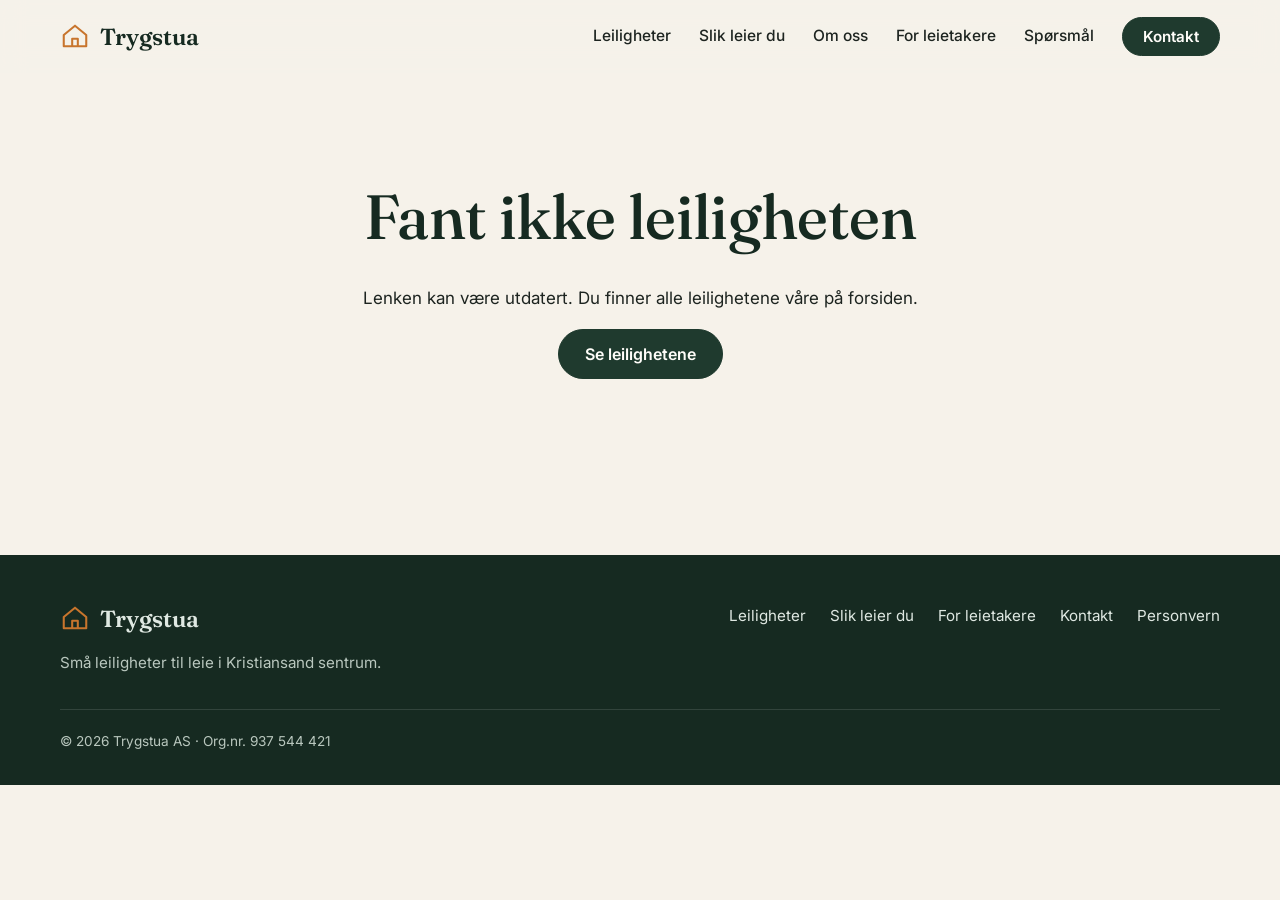
==== leilighet.html @ 63338cfd "Første versjon av nettsiden for Trygstua AS Statisk nettside med forside, leilighetssider med bildeg" ====
<!doctype html>
<html lang="nb">
<head>
  <meta charset="utf-8">
  <meta name="viewport" content="width=device-width, initial-scale=1">
  <title>Leilighet | Trygstua AS</title>
  <meta name="description" content="Leilighet til leie i Kristiansand sentrum fra Trygstua AS.">
  <link rel="icon" href="favicon.svg" type="image/svg+xml">
  <link rel="preconnect" href="https://fonts.googleapis.com">
  <link rel="preconnect" href="https://fonts.gstatic.com" crossorigin>
  <link href="https://fonts.googleapis.com/css2?family=Fraunces:opsz,wght@9..144,400;9..144,500;9..144,600&family=Inter:wght@400;500;600&display=swap" rel="stylesheet">
  <link rel="stylesheet" href="css/style.css">
</head>
<body>
  <a class="hopp" href="#innhold">Hopp til innhold</a>

  <header class="topp">
    <div class="ramme topp__rad">
      <a class="logo" href="index.html" aria-label="Trygstua, til forsiden">
        <svg viewBox="0 0 32 32" aria-hidden="true"><path d="M4 15 16 5l12 10v12H4z" fill="none" stroke="currentColor" stroke-width="2.2" stroke-linejoin="round"/><path d="M13 27v-8h6v8" fill="none" stroke="currentColor" stroke-width="2.2" stroke-linejoin="round"/></svg>
        <span>Trygstua</span>
      </a>
      <button class="meny-knapp" aria-expanded="false" aria-controls="meny" aria-label="Meny"><span></span><span></span><span></span></button>
      <nav class="meny" id="meny" aria-label="Hovedmeny">
        <a href="index.html#leiligheter">Leiligheter</a>
        <a href="index.html#slik">Slik leier du</a>
        <a href="index.html#om">Om oss</a>
        <a href="index.html#leietakere">For leietakere</a>
        <a href="index.html#sporsmal">Spørsmål</a>
        <a class="knapp knapp--liten" href="index.html#kontakt">Kontakt</a>
      </nav>
    </div>
  </header>

  <main id="innhold" class="underside">
    <div class="ramme" id="leilighet"></div>
  </main>

  <footer class="bunn">
    <div class="ramme bunn__rad">
      <div>
        <a class="logo logo--lys" href="index.html"><svg viewBox="0 0 32 32" aria-hidden="true"><path d="M4 15 16 5l12 10v12H4z" fill="none" stroke="currentColor" stroke-width="2.2" stroke-linejoin="round"/><path d="M13 27v-8h6v8" fill="none" stroke="currentColor" stroke-width="2.2" stroke-linejoin="round"/></svg><span>Trygstua</span></a>
        <p>Små leiligheter til leie i Kristiansand sentrum.</p>
      </div>
      <nav aria-label="Bunnmeny">
        <a href="index.html#leiligheter">Leiligheter</a>
        <a href="index.html#slik">Slik leier du</a>
        <a href="index.html#leietakere">For leietakere</a>
        <a href="index.html#kontakt">Kontakt</a>
        <a href="personvern.html">Personvern</a>
      </nav>
      <p class="bunn__juss">© <span data-aar></span> Trygstua AS · Org.nr. <span data-orgnr></span></p>
    </div>
  </footer>

  <script src="js/data.js"></script>
  <script src="js/main.js"></script>
</body>
</html>
---- css/style.css ----
/* ---------- Grunnlag ---------- */

:root {
  --gronn: #1f3a2e;
  --gronn-mork: #162a21;
  --gronn-lys: #e7efe9;
  --sand: #f6f2ea;
  --sand-mork: #ece5d8;
  --hvit: #fffdf9;
  --tekst: #1d2420;
  --dempet: #5b655f;
  --linje: #ddd5c6;
  --aksent: #c8752d;
  --aksent-lys: #e0a458;
  --radius: 14px;
  --radius-liten: 8px;
  --skygge: 0 1px 2px rgba(22, 42, 33, 0.06), 0 12px 32px rgba(22, 42, 33, 0.08);
  --serif: "Fraunces", "Iowan Old Style", Georgia, serif;
  --sans: "Inter", -apple-system, BlinkMacSystemFont, "Segoe UI", Helvetica, Arial, sans-serif;
  --topp-hoyde: 72px;
}

*,
*::before,
*::after {
  box-sizing: border-box;
}

html {
  scroll-behavior: smooth;
  scroll-padding-top: calc(var(--topp-hoyde) + 16px);
  -webkit-text-size-adjust: 100%;
}

body {
  margin: 0;
  font-family: var(--sans);
  font-size: 1.0625rem;
  line-height: 1.65;
  color: var(--tekst);
  background: var(--sand);
  -webkit-font-smoothing: antialiased;
}

img {
  display: block;
  max-width: 100%;
}

h1,
h2,
h3 {
  font-family: var(--serif);
  font-weight: 500;
  line-height: 1.15;
  letter-spacing: -0.01em;
  margin: 0 0 0.5em;
  color: var(--gronn-mork);
  text-wrap: balance;
}

h1 {
  font-size: clamp(2.3rem, 5.2vw, 3.9rem);
}

h2 {
  font-size: clamp(1.7rem, 3.4vw, 2.5rem);
}

h3 {
  font-size: 1.2rem;
}

p {
  margin: 0 0 1em;
}

a {
  color: var(--gronn);
  text-underline-offset: 3px;
}

a:hover {
  color: var(--aksent);
}

:focus-visible {
  outline: 3px solid var(--aksent-lys);
  outline-offset: 3px;
  border-radius: 4px;
}

ul,
ol {
  margin: 0;
  padding: 0;
  list-style: none;
}

.ramme {
  width: min(1160px, 100% - 40px);
  margin-inline: auto;
}

.ramme--smal {
  width: min(780px, 100% - 40px);
}

.hopp {
  position: absolute;
  left: -9999px;
}

.hopp:focus {
  left: 16px;
  top: 16px;
  z-index: 100;
  background: var(--hvit);
  padding: 10px 16px;
  border-radius: var(--radius-liten);
}

.overtittel {
  font-size: 0.8rem;
  font-weight: 600;
  letter-spacing: 0.12em;
  text-transform: uppercase;
  color: var(--aksent);
  margin-bottom: 0.9em;
}

.ingress {
  font-size: 1.2rem;
  color: var(--dempet);
  max-width: 56ch;
}

.liten {
  font-size: 0.875rem;
  color: var(--dempet);
  margin: 0.9em 0 0;
}

/* ---------- Knapper og lenker ---------- */

.knapp {
  display: inline-flex;
  align-items: center;
  justify-content: center;
  gap: 8px;
  padding: 14px 26px;
  border: 1.5px solid var(--gronn);
  border-radius: 999px;
  background: var(--gronn);
  color: var(--hvit);
  font: 600 1rem var(--sans);
  text-decoration: none;
  cursor: pointer;
  transition: background 0.2s, color 0.2s, transform 0.2s;
}

.knapp:hover {
  background: var(--gronn-mork);
  color: var(--hvit);
  transform: translateY(-1px);
}

.knapp--lys {
  background: transparent;
  color: var(--gronn);
}

.knapp--lys:hover {
  background: var(--gronn-lys);
  color: var(--gronn-mork);
}

.knapp--liten {
  padding: 9px 20px;
  font-size: 0.95rem;
}

.knapp--full {
  width: 100%;
}

.lenke-pil {
  font-weight: 600;
  text-decoration: none;
  white-space: nowrap;
}

.lenke-pil::after {
  content: " →";
  transition: margin 0.2s;
}

.lenke-pil:hover::after {
  margin-left: 4px;
}

.lenke-pil--tilbake::after {
  content: none;
}

.lenke-pil--tilbake::before {
  content: "← ";
}

/* ---------- Topp ---------- */

.topp {
  position: sticky;
  top: 0;
  z-index: 50;
  background: rgba(246, 242, 234, 0.9);
  backdrop-filter: blur(12px);
  -webkit-backdrop-filter: blur(12px);
  border-bottom: 1px solid transparent;
  transition: border-color 0.2s, box-shadow 0.2s;
}

.topp.har-skygge {
  border-bottom-color: var(--linje);
}

.topp__rad {
  display: flex;
  align-items: center;
  justify-content: space-between;
  height: var(--topp-hoyde);
}

.logo {
  display: inline-flex;
  align-items: center;
  gap: 10px;
  font: 600 1.45rem var(--serif);
  color: var(--gronn-mork);
  text-decoration: none;
}

.logo svg {
  width: 30px;
  height: 30px;
  color: var(--aksent);
}

.logo--lys {
  color: var(--hvit);
}

.meny {
  display: flex;
  align-items: center;
  gap: 28px;
}

.meny a:not(.knapp) {
  font-size: 0.97rem;
  font-weight: 500;
  color: var(--tekst);
  text-decoration: none;
}

.meny a:not(.knapp):hover {
  color: var(--aksent);
}

.meny-knapp {
  display: none;
  width: 44px;
  height: 44px;
  padding: 11px 10px;
  background: none;
  border: 0;
  cursor: pointer;
}

.meny-knapp span {
  display: block;
  height: 2px;
  margin: 5px 0;
  background: var(--gronn-mork);
  border-radius: 2px;
}

/* ---------- Hero ---------- */

.hero {
  padding: clamp(40px, 7vw, 88px) 0 clamp(56px, 8vw, 104px);
  overflow: hidden;
}

.hero__rad {
  display: grid;
  grid-template-columns: 1.05fr 0.95fr;
  gap: clamp(32px, 6vw, 80px);
  align-items: center;
}

.hero__knapper {
  display: flex;
  flex-wrap: wrap;
  gap: 12px;
  margin: 1.8em 0;
}

.hero__punkter {
  display: flex;
  flex-wrap: wrap;
  gap: 8px 24px;
  font-size: 0.95rem;
  color: var(--dempet);
}

.hero__punkter li::before {
  content: "✓";
  margin-right: 8px;
  color: var(--aksent);
  font-weight: 700;
}

.hero__bilder {
  position: relative;
  padding: 0 0 56px 0;
}

.hero__bilde {
  object-fit: cover;
  border-radius: var(--radius);
  box-shadow: var(--skygge);
}

.hero__bilde--a {
  width: 88%;
  aspect-ratio: 4 / 3.4;
  margin-left: auto;
}

.hero__bilde--b {
  position: absolute;
  left: 0;
  bottom: 0;
  width: 42%;
  aspect-ratio: 3 / 3.6;
  border: 6px solid var(--sand);
}

/* ---------- Seksjoner ---------- */

.seksjon {
  padding: clamp(56px, 8vw, 104px) 0;
}

.seksjon--farget {
  background: var(--sand-mork);
}

.seksjon--mork {
  background: var(--gronn);
  color: #dfe8e2;
}

.seksjon--mork h2 {
  color: var(--hvit);
}

.seksjon--mork .overtittel {
  color: var(--aksent-lys);
}

.seksjon--mork a {
  color: var(--hvit);
}

.seksjon__topp {
  max-width: 660px;
  margin-bottom: clamp(28px, 4vw, 48px);
}

.seksjon__topp p:last-child {
  color: var(--dempet);
  margin: 0;
}

/* ---------- Leilighetskort ---------- */

.kortliste {
  display: grid;
  grid-template-columns: repeat(auto-fit, minmax(min(100%, 400px), 1fr));
  gap: 28px;
}

.kort {
  display: flex;
  flex-direction: column;
  background: var(--hvit);
  border: 1px solid var(--linje);
  border-radius: var(--radius);
  overflow: hidden;
  transition: transform 0.25s, box-shadow 0.25s;
}

.kort:hover {
  transform: translateY(-4px);
  box-shadow: var(--skygge);
}

.kort__bilde {
  position: relative;
  display: block;
  aspect-ratio: 16 / 10.5;
  overflow: hidden;
  background: var(--sand-mork);
}

.kort__bilde img {
  width: 100%;
  height: 100%;
  object-fit: cover;
  transition: transform 0.5s;
}

.kort:hover .kort__bilde img {
  transform: scale(1.04);
}

.kort__bilde .status {
  position: absolute;
  top: 16px;
  left: 16px;
}

.kort__innhold {
  display: flex;
  flex-direction: column;
  flex: 1;
  padding: 24px 26px 26px;
}

.kort__omrade {
  font-size: 0.85rem;
  color: var(--dempet);
  margin-bottom: 4px;
}

.kort h3 {
  font-size: 1.55rem;
  margin-bottom: 0.4em;
}

.kort h3 a {
  color: inherit;
  text-decoration: none;
}

.kort__tekst {
  color: var(--dempet);
}

.kort__bunn {
  display: flex;
  align-items: center;
  justify-content: space-between;
  gap: 16px;
  margin-top: auto;
  padding-top: 20px;
  border-top: 1px solid var(--linje);
}

.tagger {
  display: flex;
  flex-wrap: wrap;
  gap: 8px;
  margin-bottom: 20px;
}

.tagger li {
  padding: 4px 12px;
  font-size: 0.85rem;
  font-weight: 500;
  background: var(--gronn-lys);
  color: var(--gronn);
  border-radius: 999px;
}

.status {
  display: inline-block;
  padding: 5px 14px;
  font-size: 0.8rem;
  font-weight: 600;
  letter-spacing: 0.02em;
  border-radius: 999px;
  white-space: nowrap;
}

.status--utleid {
  background: var(--gronn-mork);
  color: var(--hvit);
}

.status--ledig {
  background: var(--aksent);
  color: #fff;
}

.status--kommer {
  background: var(--hvit);
  color: var(--gronn-mork);
}

.pris {
  margin: 0;
  font: 600 1.3rem var(--serif);
  color: var(--gronn-mork);
}

.pris .per {
  font: 400 0.9rem var(--sans);
  color: var(--dempet);
}

.pris-ukjent {
  font: 500 0.95rem var(--sans);
  color: var(--dempet);
}

.pris--stor {
  font-size: 1.9rem;
  margin-bottom: 18px;
  padding-bottom: 18px;
  border-bottom: 1px solid var(--linje);
}

/* ---------- Steg ---------- */

.steg {
  display: grid;
  grid-template-columns: repeat(auto-fit, minmax(220px, 1fr));
  gap: 20px;
}

.steg li {
  padding: 28px 24px;
  background: var(--hvit);
  border-radius: var(--radius);
  border: 1px solid var(--linje);
}

.steg__nr {
  display: grid;
  place-items: center;
  width: 40px;
  height: 40px;
  margin-bottom: 18px;
  font: 600 1.1rem var(--serif);
  color: var(--hvit);
  background: var(--aksent);
  border-radius: 50%;
}

.steg p {
  margin: 0;
  font-size: 0.98rem;
  color: var(--dempet);
}

/* ---------- Om oss ---------- */

.om {
  display: grid;
  grid-template-columns: 0.9fr 1.1fr;
  gap: clamp(32px, 6vw, 80px);
  align-items: center;
}

.om__bilde img {
  width: 100%;
  aspect-ratio: 4 / 4.2;
  object-fit: cover;
  border-radius: var(--radius);
  box-shadow: var(--skygge);
}

.verdier {
  display: grid;
  grid-template-columns: repeat(3, 1fr);
  gap: 20px;
  margin-top: 32px;
  padding-top: 28px;
  border-top: 1px solid var(--linje);
}

.verdier h3 {
  font-size: 1.1rem;
}

.verdier p {
  margin: 0;
  font-size: 0.93rem;
  color: var(--dempet);
}

/* ---------- For leietakere ---------- */

.toko {
  display: grid;
  grid-template-columns: 0.8fr 1.2fr;
  gap: clamp(32px, 6vw, 72px);
  align-items: start;
}

.infokort {
  display: grid;
  grid-template-columns: repeat(2, 1fr);
  gap: 16px;
}

.infokort li {
  padding: 24px;
  background: var(--hvit);
  border: 1px solid var(--linje);
  border-radius: var(--radius);
}

.infokort p {
  margin: 0;
  font-size: 0.95rem;
  color: var(--dempet);
}

/* ---------- Spørsmål ---------- */

.sporsmal {
  border-bottom: 1px solid var(--linje);
}

.sporsmal:first-child {
  border-top: 1px solid var(--linje);
}

.sporsmal summary {
  display: flex;
  justify-content: space-between;
  align-items: center;
  gap: 20px;
  padding: 22px 4px;
  font: 500 1.15rem var(--serif);
  color: var(--gronn-mork);
  cursor: pointer;
  list-style: none;
}

.sporsmal summary::-webkit-details-marker {
  display: none;
}

.sporsmal summary::after {
  content: "+";
  flex: none;
  font: 400 1.6rem/1 var(--sans);
  color: var(--aksent);
  transition: transform 0.2s;
}

.sporsmal[open] summary::after {
  transform: rotate(45deg);
}

.sporsmal p {
  padding: 0 4px 22px;
  margin: 0;
  color: var(--dempet);
  max-width: 62ch;
}

/* ---------- Kontakt ---------- */

.anker {
  display: block;
}

.kontakt {
  display: grid;
  grid-template-columns: 0.85fr 1.15fr;
  gap: clamp(32px, 6vw, 80px);
  align-items: start;
}

.kontaktliste {
  margin: 32px 0 0;
}

.kontaktliste div {
  display: grid;
  grid-template-columns: 90px 1fr;
  gap: 12px;
  padding: 14px 0;
  border-top: 1px solid rgba(255, 255, 255, 0.16);
}

.kontaktliste dt {
  font-size: 0.85rem;
  letter-spacing: 0.06em;
  text-transform: uppercase;
  color: var(--aksent-lys);
  padding-top: 3px;
}

.kontaktliste dd {
  margin: 0;
  color: var(--hvit);
  overflow-wrap: anywhere;
}

.skjemaboks {
  padding: clamp(22px, 3.5vw, 36px);
  background: var(--hvit);
  color: var(--tekst);
  border-radius: var(--radius);
  box-shadow: 0 24px 60px rgba(0, 0, 0, 0.22);
}

.skjemaboks a {
  color: var(--gronn);
}

.faner {
  display: grid;
  grid-template-columns: 1fr 1fr;
  gap: 4px;
  padding: 4px;
  margin-bottom: 24px;
  background: var(--sand-mork);
  border-radius: 999px;
}

.faner button {
  padding: 10px 12px;
  font: 600 0.95rem var(--sans);
  color: var(--dempet);
  background: none;
  border: 0;
  border-radius: 999px;
  cursor: pointer;
}

.faner button[aria-selected="true"] {
  background: var(--hvit);
  color: var(--gronn-mork);
  box-shadow: 0 1px 3px rgba(0, 0, 0, 0.12);
}

form label {
  display: block;
  margin-bottom: 16px;
  font-size: 0.9rem;
  font-weight: 600;
  color: var(--gronn-mork);
}

.felt-rad {
  display: grid;
  grid-template-columns: 1fr 1fr;
  gap: 16px;
}

input,
select,
textarea {
  display: block;
  width: 100%;
  margin-top: 6px;
  padding: 12px 14px;
  font: 400 1rem var(--sans);
  color: var(--tekst);
  background: var(--sand);
  border: 1.5px solid var(--linje);
  border-radius: var(--radius-liten);
}

textarea {
  resize: vertical;
}

input:focus,
select:focus,
textarea:focus {
  outline: none;
  border-color: var(--gronn);
  background: #fff;
}

.skjema__svar {
  margin: 16px 0 0;
  padding: 14px 16px;
  font-size: 0.95rem;
  background: var(--gronn-lys);
  border-radius: var(--radius-liten);
}

/* ---------- Bunn ---------- */

.bunn {
  padding: 48px 0 32px;
  background: var(--gronn-mork);
  color: #b9c7be;
  font-size: 0.95rem;
}

.bunn__rad {
  display: grid;
  grid-template-columns: 1fr auto;
  gap: 24px 48px;
}

.bunn nav {
  display: flex;
  flex-wrap: wrap;
  gap: 8px 24px;
  align-items: start;
}

.bunn a {
  color: #dfe8e2;
  text-decoration: none;
}

.bunn a:hover {
  color: var(--aksent-lys);
}

.bunn p {
  margin: 10px 0 0;
}

.bunn__juss {
  grid-column: 1 / -1;
  padding-top: 20px;
  border-top: 1px solid rgba(255, 255, 255, 0.12);
  font-size: 0.85rem;
}

/* ---------- Undersider ---------- */

.underside {
  padding: 28px 0 clamp(56px, 8vw, 96px);
}

.brodsmuler {
  display: flex;
  flex-wrap: wrap;
  gap: 8px;
  margin-bottom: 28px;
  font-size: 0.9rem;
  color: var(--dempet);
}

.brodsmuler a {
  color: var(--dempet);
}

.l-topp {
  display: flex;
  justify-content: space-between;
  align-items: start;
  gap: 20px;
  margin-bottom: 8px;
}

.l-topp h1 {
  font-size: clamp(2rem, 4.4vw, 3.2rem);
  margin-bottom: 0.25em;
}

.l-topp .ingress {
  margin-bottom: 0.9em;
}

.galleri {
  position: relative;
  display: grid;
  grid-template-columns: 2fr 1fr 1fr;
  grid-template-rows: repeat(2, clamp(130px, 19vw, 230px));
  gap: 10px;
  margin-bottom: clamp(32px, 5vw, 56px);
  border-radius: var(--radius);
  overflow: hidden;
}

.galleri__rute {
  padding: 0;
  border: 0;
  background: var(--sand-mork);
  cursor: zoom-in;
  overflow: hidden;
}

.galleri__rute:first-child {
  grid-row: 1 / -1;
}

.galleri__rute img {
  width: 100%;
  height: 100%;
  object-fit: cover;
  transition: transform 0.4s, filter 0.2s;
}

.galleri__rute:hover img {
  transform: scale(1.03);
  filter: brightness(0.94);
}

.galleri--1 {
  grid-template-columns: 1fr;
}

.galleri__alle {
  position: absolute;
  right: 16px;
  bottom: 16px;
  padding: 10px 18px;
  font: 600 0.9rem var(--sans);
  color: var(--gronn-mork);
  background: var(--hvit);
  border: 0;
  border-radius: 999px;
  box-shadow: 0 2px 10px rgba(0, 0, 0, 0.2);
  cursor: pointer;
}

.galleri__alle:hover {
  background: var(--gronn-lys);
}

.l-kolonner {
  display: grid;
  grid-template-columns: 1fr 360px;
  gap: clamp(32px, 5vw, 72px);
  align-items: start;
}

.l-hoved h2 {
  font-size: 1.6rem;
  margin-top: 1.8em;
}

.l-hoved h2:first-child {
  margin-top: 0;
}

.l-hoved > p {
  max-width: 68ch;
}

.punktrutenett {
  display: grid;
  grid-template-columns: repeat(auto-fit, minmax(220px, 1fr));
  gap: 16px;
  margin-top: 28px;
}

.punktboks {
  padding: 22px 24px;
  background: var(--hvit);
  border: 1px solid var(--linje);
  border-radius: var(--radius);
}

.sjekkliste li {
  position: relative;
  padding: 4px 0 4px 26px;
  font-size: 0.97rem;
}

.sjekkliste li::before {
  content: "✓";
  position: absolute;
  left: 0;
  color: var(--aksent);
  font-weight: 700;
}

.sjekkliste--nei li::before {
  content: "–";
  color: var(--dempet);
}

.fakta {
  display: grid;
  grid-template-columns: repeat(auto-fit, minmax(240px, 1fr));
  gap: 0 32px;
  margin: 0;
}

.fakta div {
  display: flex;
  justify-content: space-between;
  gap: 16px;
  padding: 13px 0;
  border-bottom: 1px solid var(--linje);
}

.fakta dt {
  color: var(--dempet);
}

.fakta dd {
  margin: 0;
  font-weight: 600;
  text-align: right;
}

.l-side {
  position: sticky;
  top: calc(var(--topp-hoyde) + 20px);
}

.sideboks {
  padding: 28px;
  background: var(--hvit);
  border: 1px solid var(--linje);
  border-radius: var(--radius);
  box-shadow: var(--skygge);
}

.sideboks p {
  color: var(--dempet);
}

.tom {
  padding: 80px 0;
  text-align: center;
}

.tekstside h1 {
  font-size: clamp(2rem, 4.4vw, 3rem);
}

.tekstside h2 {
  font-size: 1.4rem;
  margin-top: 1.8em;
}

.tekstside .ingress {
  margin-bottom: 1.5em;
}

/* ---------- Bildeviser ---------- */

.viser {
  width: 100vw;
  height: 100dvh;
  max-width: none;
  max-height: none;
  margin: 0;
  padding: 56px 64px;
  border: 0;
  background: rgba(14, 22, 18, 0.96);
}

.viser[open] {
  display: grid;
  place-items: center;
}

.viser::backdrop {
  background: rgba(14, 22, 18, 0.9);
}

.viser img {
  max-width: 100%;
  max-height: calc(100dvh - 112px);
  object-fit: contain;
  border-radius: 6px;
}

.viser button {
  position: absolute;
  display: grid;
  place-items: center;
  width: 48px;
  height: 48px;
  font: 400 2rem/1 var(--sans);
  color: #fff;
  background: rgba(255, 255, 255, 0.12);
  border: 0;
  border-radius: 50%;
  cursor: pointer;
}

.viser button:hover {
  background: rgba(255, 255, 255, 0.25);
}

.viser__lukk {
  top: 12px;
  right: 12px;
}

.viser__pil {
  top: 50%;
  transform: translateY(-50%);
  padding-bottom: 5px;
}

.viser__pil--forrige {
  left: 10px;
}

.viser__pil--neste {
  right: 10px;
}

.viser__teller {
  position: absolute;
  bottom: 14px;
  left: 0;
  right: 0;
  margin: 0;
  text-align: center;
  font-size: 0.9rem;
  color: #cfd8d2;
}

/* ---------- Mobil ---------- */

@media (max-width: 920px) {
  .meny-knapp {
    display: block;
  }

  .meny {
    position: absolute;
    top: var(--topp-hoyde);
    left: 0;
    right: 0;
    display: none;
    flex-direction: column;
    align-items: stretch;
    gap: 0;
    padding: 8px 20px 24px;
    background: var(--sand);
    border-bottom: 1px solid var(--linje);
    box-shadow: 0 16px 24px rgba(22, 42, 33, 0.08);
  }

  .meny.er-apen {
    display: flex;
  }

  .meny a:not(.knapp) {
    padding: 14px 0;
    font-size: 1.05rem;
    border-bottom: 1px solid var(--linje);
  }

  .meny .knapp {
    margin-top: 18px;
  }

  .hero__rad,
  .om,
  .toko,
  .kontakt,
  .l-kolonner {
    grid-template-columns: 1fr;
  }

  .hero__bilder {
    max-width: 560px;
  }

  .l-side {
    position: static;
  }

  .galleri {
    grid-template-columns: 1fr 1fr;
    grid-template-rows: clamp(200px, 52vw, 380px) clamp(90px, 22vw, 160px);
  }

  .galleri__rute:first-child {
    grid-row: auto;
    grid-column: 1 / -1;
  }

  .galleri__rute:nth-child(n + 4) {
    display: none;
  }
}

@media (max-width: 620px) {
  body {
    font-size: 1rem;
  }

  .verdier,
  .infokort,
  .felt-rad,
  .bunn__rad {
    grid-template-columns: 1fr;
  }

  .felt-rad {
    gap: 0;
  }

  .l-topp {
    flex-direction: column-reverse;
    gap: 12px;
  }

  .kort__bunn {
    flex-direction: column;
    align-items: start;
    gap: 10px;
  }

  .viser {
    padding: 56px 8px;
  }
}

@media (prefers-reduced-motion: reduce) {
  html {
    scroll-behavior: auto;
  }

  * {
    transition: none !important;
  }
}
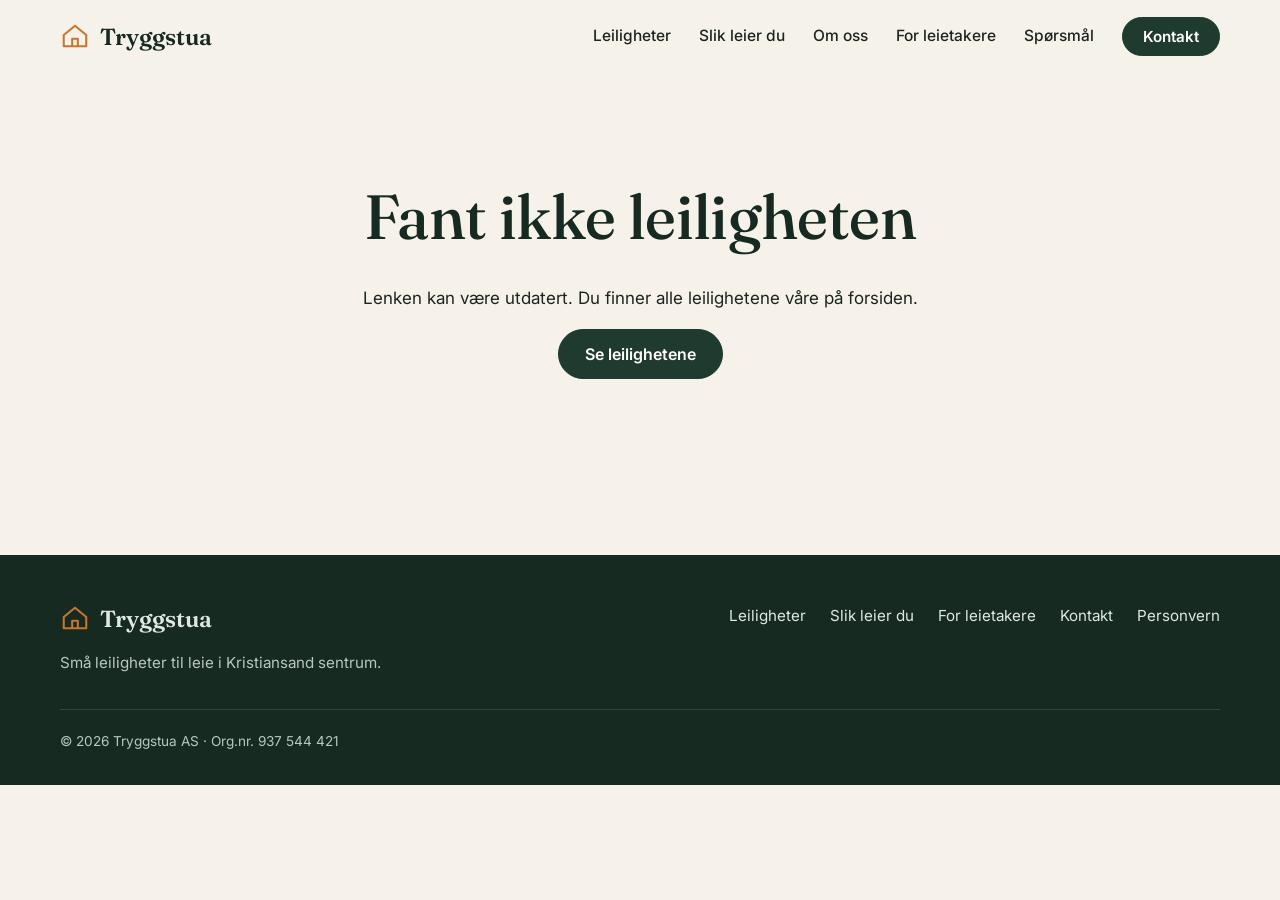
==== commit b674dec2: "Bytt navn til Tryggstua Co-Authored-By: Claude Fable 5.2 <noreply@anthropic.com>" ====
--- a/leilighet.html
+++ b/leilighet.html
@@ -3,8 +3,8 @@
 <head>
   <meta charset="utf-8">
   <meta name="viewport" content="width=device-width, initial-scale=1">
-  <title>Leilighet | Trygstua AS</title>
-  <meta name="description" content="Leilighet til leie i Kristiansand sentrum fra Trygstua AS.">
+  <title>Leilighet | Tryggstua AS</title>
+  <meta name="description" content="Leilighet til leie i Kristiansand sentrum fra Tryggstua AS.">
   <link rel="icon" href="favicon.svg" type="image/svg+xml">
   <link rel="preconnect" href="https://fonts.googleapis.com">
   <link rel="preconnect" href="https://fonts.gstatic.com" crossorigin>
@@ -16,9 +16,9 @@
 
   <header class="topp">
     <div class="ramme topp__rad">
-      <a class="logo" href="index.html" aria-label="Trygstua, til forsiden">
+      <a class="logo" href="index.html" aria-label="Tryggstua, til forsiden">
         <svg viewBox="0 0 32 32" aria-hidden="true"><path d="M4 15 16 5l12 10v12H4z" fill="none" stroke="currentColor" stroke-width="2.2" stroke-linejoin="round"/><path d="M13 27v-8h6v8" fill="none" stroke="currentColor" stroke-width="2.2" stroke-linejoin="round"/></svg>
-        <span>Trygstua</span>
+        <span>Tryggstua</span>
       </a>
       <button class="meny-knapp" aria-expanded="false" aria-controls="meny" aria-label="Meny"><span></span><span></span><span></span></button>
       <nav class="meny" id="meny" aria-label="Hovedmeny">
@@ -39,7 +39,7 @@
   <footer class="bunn">
     <div class="ramme bunn__rad">
       <div>
-        <a class="logo logo--lys" href="index.html"><svg viewBox="0 0 32 32" aria-hidden="true"><path d="M4 15 16 5l12 10v12H4z" fill="none" stroke="currentColor" stroke-width="2.2" stroke-linejoin="round"/><path d="M13 27v-8h6v8" fill="none" stroke="currentColor" stroke-width="2.2" stroke-linejoin="round"/></svg><span>Trygstua</span></a>
+        <a class="logo logo--lys" href="index.html"><svg viewBox="0 0 32 32" aria-hidden="true"><path d="M4 15 16 5l12 10v12H4z" fill="none" stroke="currentColor" stroke-width="2.2" stroke-linejoin="round"/><path d="M13 27v-8h6v8" fill="none" stroke="currentColor" stroke-width="2.2" stroke-linejoin="round"/></svg><span>Tryggstua</span></a>
         <p>Små leiligheter til leie i Kristiansand sentrum.</p>
       </div>
       <nav aria-label="Bunnmeny">
@@ -49,7 +49,7 @@
         <a href="index.html#kontakt">Kontakt</a>
         <a href="personvern.html">Personvern</a>
       </nav>
-      <p class="bunn__juss">© <span data-aar></span> Trygstua AS · Org.nr. <span data-orgnr></span></p>
+      <p class="bunn__juss">© <span data-aar></span> Tryggstua AS · Org.nr. <span data-orgnr></span></p>
     </div>
   </footer>
 
